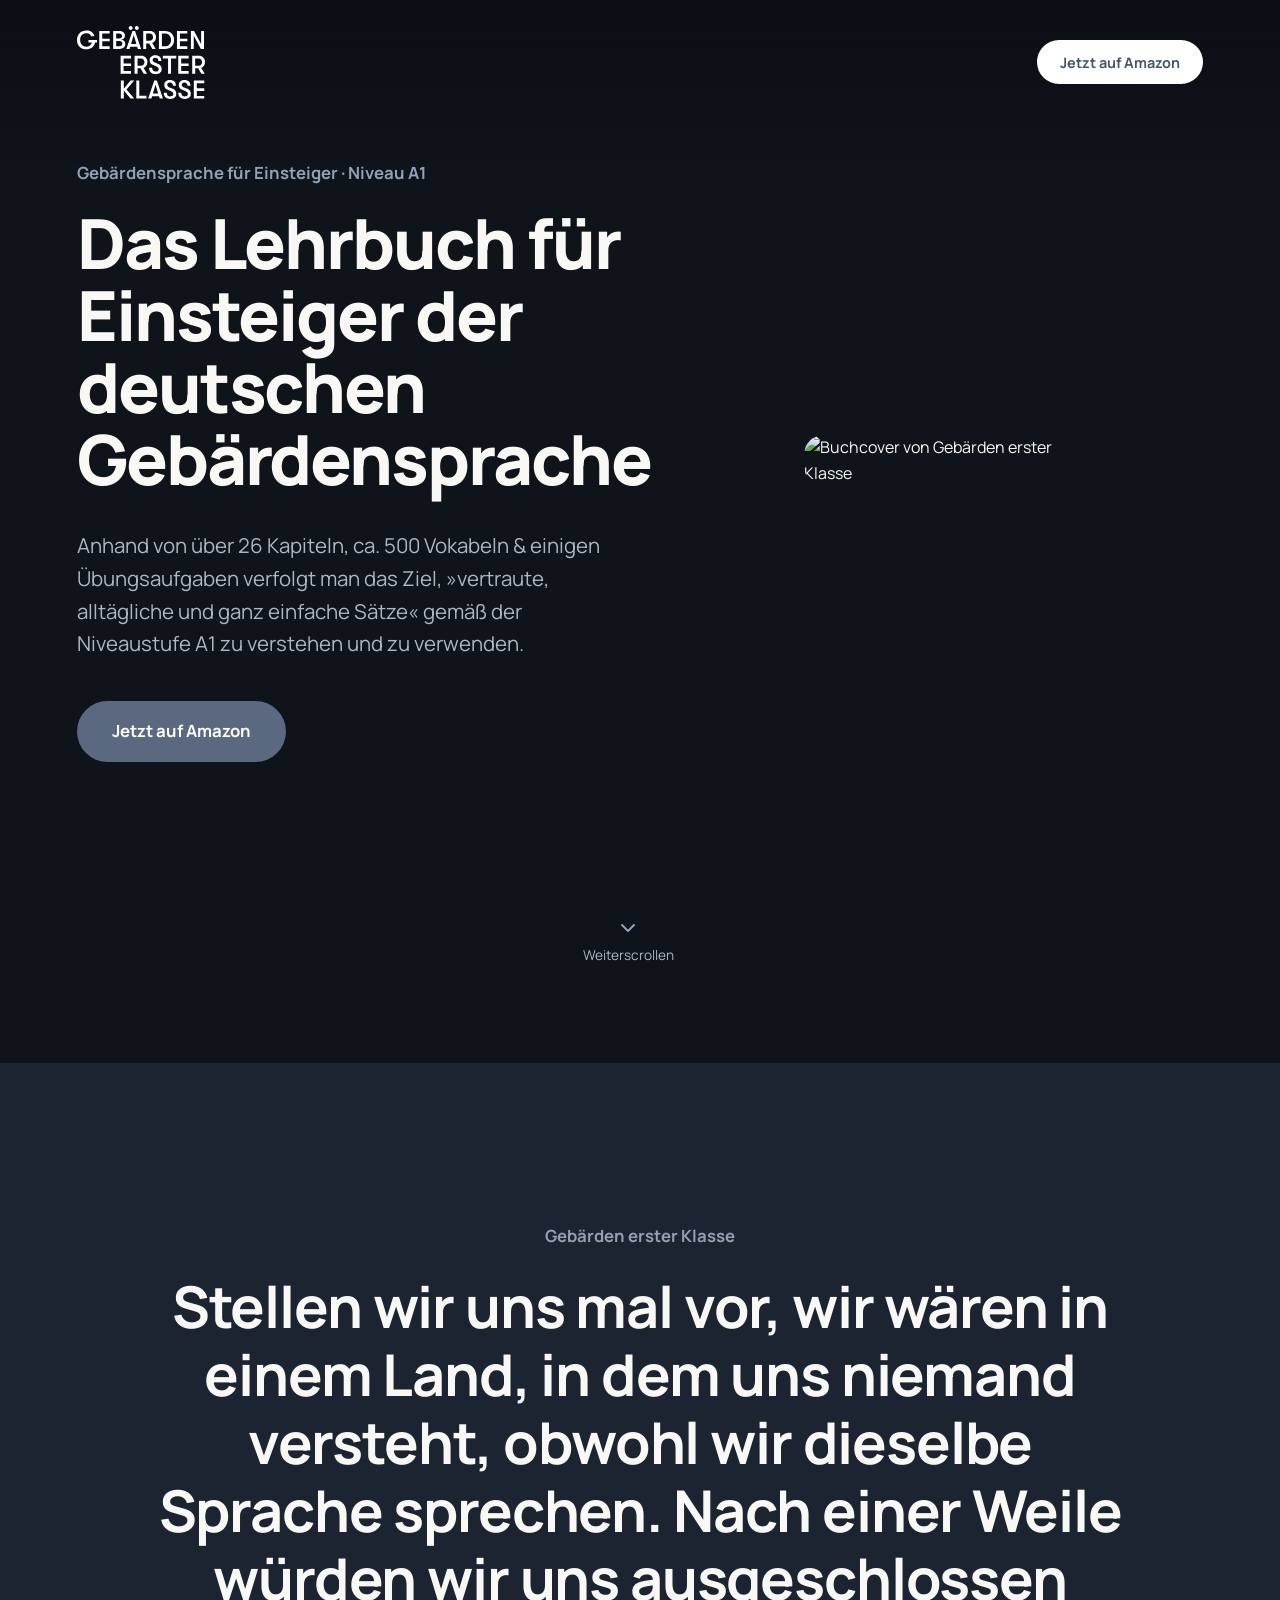
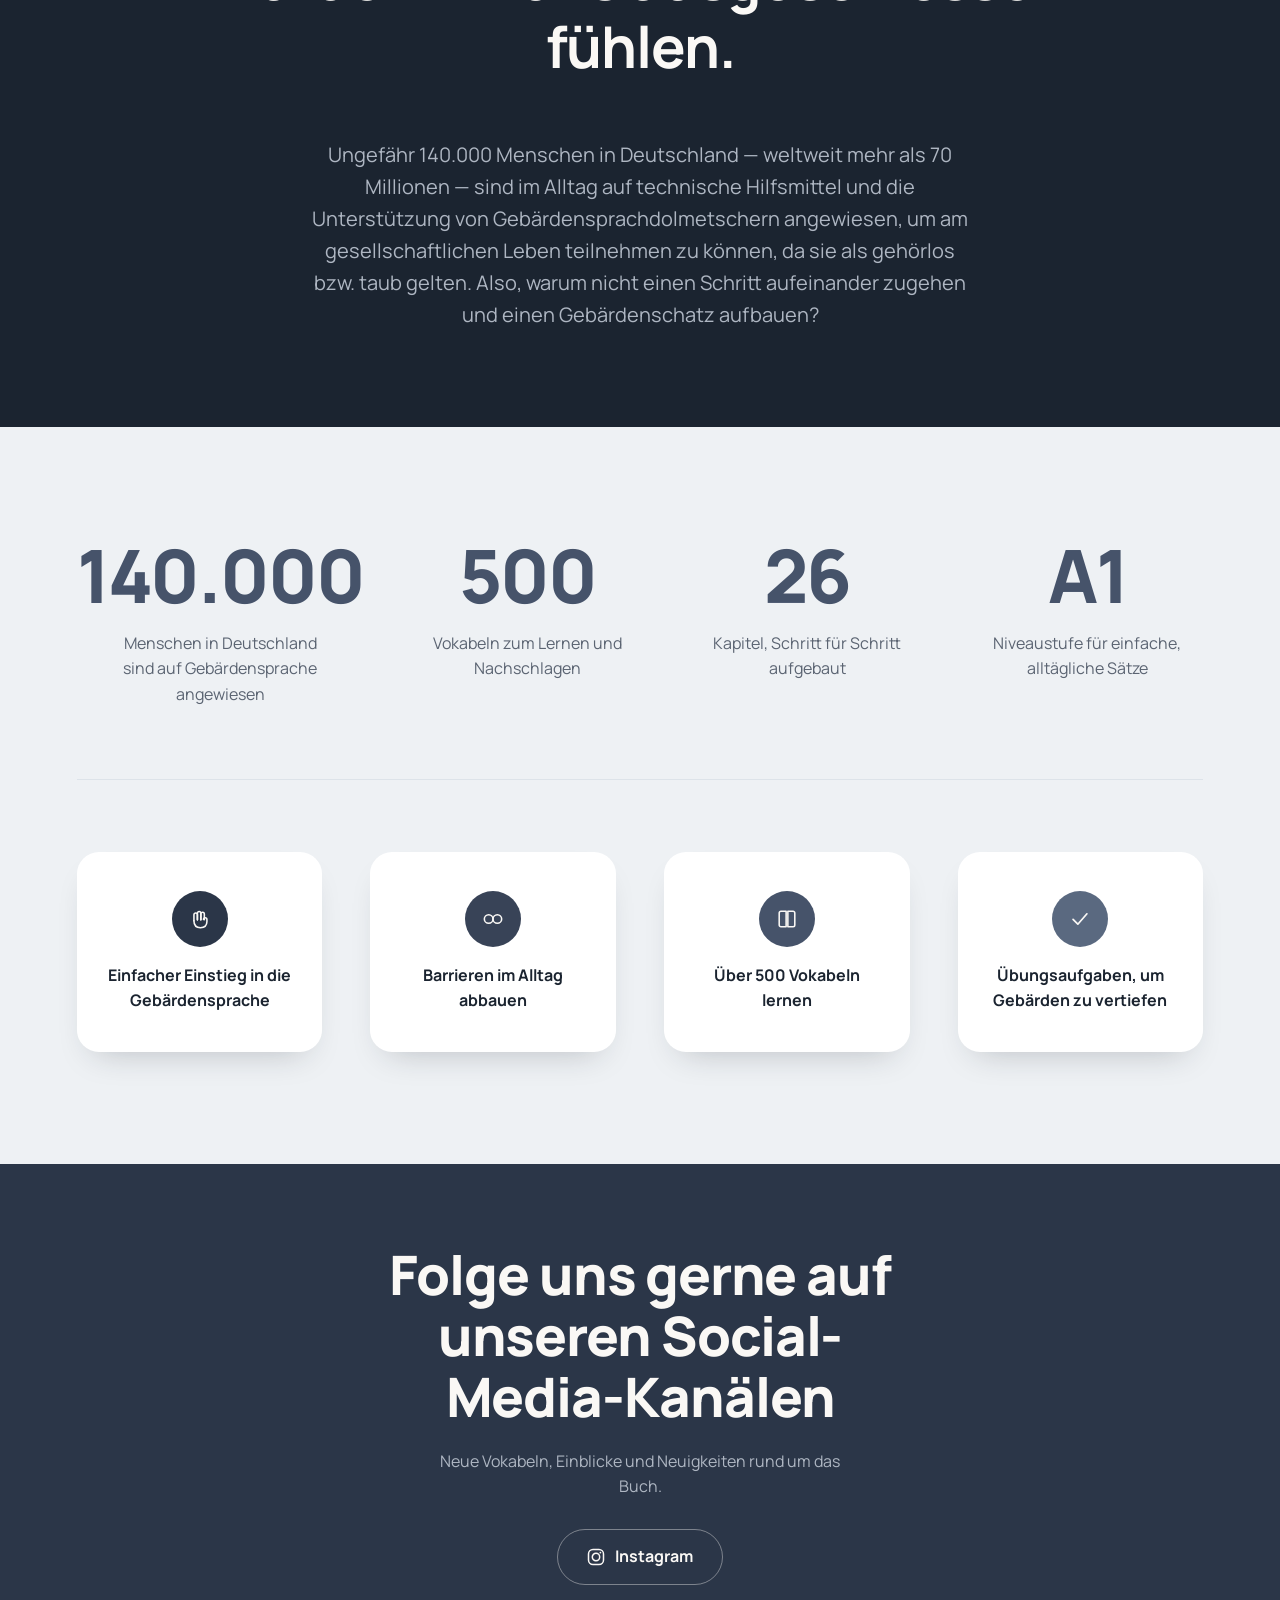
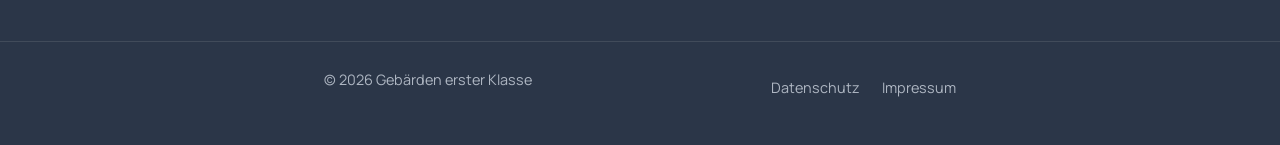
==== index.html @ 9dff278e "Hello World" ====
<!DOCTYPE html>
<html lang="de">
<head>
  <meta charset="UTF-8">
  <meta name="viewport" content="width=device-width, initial-scale=1">
  <title>Gebärden erster Klasse | Gebärdensprache</title>
  <meta name="description" content="Das Lehrbuch für Einsteiger der deutschen Gebärdensprache. Anhand von über 26 Kapiteln, ca. 500 Vokabeln & einigen Übungsaufgaben verfolgt man das Ziel, »vertraute, alltägliche und ganz einfache Sätze« gemäß der Niveaustufe A1 zu verstehen und zu verwenden.">
  <link rel="stylesheet" href="css/style-apple.css">
</head>
<body>

  <header class="site-header">
    <nav class="nav">
      <a href="index.html" class="nav__brand">
        <img src="assets/logo.svg" alt="Gebärden erster Klasse">
      </a>
      <a class="btn btn--white" href="https://www.amazon.de/" target="_blank" rel="noopener">Jetzt auf Amazon</a>
    </nav>
  </header>

  <main>

    <!-- Bühne 1: Hero — schwarz, Buch schwebt groß neben dem Text -->
    <section class="stage stage--hero">
      <div class="stage__grid">
        <div class="stage__copy">
          <p class="stage__eyebrow">Gebärdensprache für Einsteiger · Niveau A1</p>
          <h1>Das Lehrbuch für Einsteiger der deutschen Gebärdensprache</h1>
          <p class="stage__lede">Anhand von über 26 Kapiteln, ca. 500 Vokabeln &amp; einigen Übungsaufgaben verfolgt man das Ziel, »vertraute, alltägliche und ganz einfache Sätze« gemäß der Niveaustufe A1 zu verstehen und zu verwenden.</p>
          <div class="hero__actions">
            <a class="btn" href="https://www.amazon.de/" target="_blank" rel="noopener">Jetzt auf Amazon</a>
          </div>
        </div>
        <div class="stage__cover-wrap">
          <div class="stage__cover-float">
            <img class="stage__cover"
                 src="https://static.wixstatic.com/media/26927f_7f8debdbc5b74f32bbdfc39ee559f986~mv2.png/v1/fill/w_442,h_419,al_c,q_85,usm_0.66_1.00_0.01,enc_avif,quality_auto/Cover.png"
                 alt="Buchcover von Gebärden erster Klasse">
          </div>
        </div>
        <div class="stage__hint">
          <svg width="20" height="20" viewBox="0 0 20 20" fill="none" aria-hidden="true">
            <path d="M4 7l6 6 6-6" stroke="currentColor" stroke-width="2" stroke-linecap="round" stroke-linejoin="round"/>
          </svg>
          Weiterscrollen
        </div>
      </div>
    </section>

    <!-- Bühne 2: Zitat -->
    <section class="stage stage--dark" id="ueber-uns">
      <div class="quote-scene">
        <p class="quote-scene__kicker">Gebärden erster Klasse</p>
        <blockquote>
          <p>Stellen wir uns mal vor, wir wären in einem Land, in dem uns niemand versteht, obwohl wir dieselbe Sprache sprechen. Nach einer Weile würden wir uns ausgeschlossen fühlen.</p>
        </blockquote>
        <p class="quote-scene__body">Ungefähr 140.000 Menschen in Deutschland — weltweit mehr als 70 Millionen — sind im Alltag auf technische Hilfsmittel und die Unterstützung von Gebärdensprachdolmetschern angewiesen, um am gesellschaftlichen Leben teilnehmen zu können, da sie als gehörlos bzw. taub gelten. Also, warum nicht einen Schritt aufeinander zugehen und einen Gebärdenschatz aufbauen?</p>
      </div>
    </section>

    <!-- Bühne 3: Zahlen und Merkmale in einer gemeinsamen Fläche -->
    <section class="stage stage--stats">
      <div class="stats-block">

        <div class="stats">
          <div class="stat">
            <p class="stat__value">140.000</p>
            <p class="stat__label">Menschen in Deutschland sind auf Gebärdensprache angewiesen</p>
          </div>
          <div class="stat">
            <p class="stat__value">500</p>
            <p class="stat__label">Vokabeln zum Lernen und Nachschlagen</p>
          </div>
          <div class="stat">
            <p class="stat__value">26</p>
            <p class="stat__label">Kapitel, Schritt für Schritt aufgebaut</p>
          </div>
          <div class="stat">
            <p class="stat__value">A1</p>
            <p class="stat__label">Niveaustufe für einfache, alltägliche Sätze</p>
          </div>
        </div>

        <hr class="stats-divider">

        <div class="features-grid">
          <div class="feature">
            <div class="feature__icon-badge">
              <svg viewBox="0 0 30 30" fill="none" aria-hidden="true">
                <path d="M8 17V10a2 2 0 1 1 4 0v6" stroke="currentColor" stroke-width="1.8" stroke-linecap="round"/>
                <path d="M12 16V8.4a2 2 0 1 1 4 0V16" stroke="currentColor" stroke-width="1.8" stroke-linecap="round"/>
                <path d="M16 16V9.2a2 2 0 1 1 4 0v6.6" stroke="currentColor" stroke-width="1.8" stroke-linecap="round"/>
                <path d="M8 17c0 5 3 8 7.5 8S23 22.6 23 18v-2.4a2 2 0 1 0-4 0" stroke="currentColor" stroke-width="1.8" stroke-linecap="round" stroke-linejoin="round"/>
              </svg>
            </div>
            <p class="feature__title">Einfacher Einstieg in die Gebärdensprache</p>
          </div>

          <div class="feature">
            <div class="feature__icon-badge">
              <svg viewBox="0 0 30 30" fill="none" aria-hidden="true">
                <circle cx="10" cy="15" r="5" stroke="currentColor" stroke-width="1.8"/>
                <circle cx="20" cy="15" r="5" stroke="currentColor" stroke-width="1.8"/>
              </svg>
            </div>
            <p class="feature__title">Barrieren im Alltag abbauen</p>
          </div>

          <div class="feature">
            <div class="feature__icon-badge">
              <svg viewBox="0 0 30 30" fill="none" aria-hidden="true">
                <path d="M6 8a2 2 0 0 1 2-2h6v18H8a2 2 0 0 1-2-2V8Z" stroke="currentColor" stroke-width="1.8" stroke-linejoin="round"/>
                <path d="M24 8a2 2 0 0 0-2-2h-6v18h6a2 2 0 0 0 2-2V8Z" stroke="currentColor" stroke-width="1.8" stroke-linejoin="round"/>
              </svg>
            </div>
            <p class="feature__title">Über 500 Vokabeln lernen</p>
          </div>

          <div class="feature">
            <div class="feature__icon-badge">
              <svg viewBox="0 0 30 30" fill="none" aria-hidden="true">
                <path d="M7 15.5 12.5 21 23 9" stroke="currentColor" stroke-width="2" stroke-linecap="round" stroke-linejoin="round"/>
              </svg>
            </div>
            <p class="feature__title">Übungsaufgaben, um Gebärden zu vertiefen</p>
          </div>
        </div>

      </div>
    </section>

    <!-- Bühne 4: Social, schmal, geht direkt in den Footer über -->
    <section class="stage stage--outro">
      <div class="outro">
        <h2>Folge uns gerne auf unseren Social-Media-Kanälen</h2>
        <p>Neue Vokabeln, Einblicke und Neuigkeiten rund um das Buch.</p>
        <a class="social__link" href="https://www.instagram.com/gebaerdenersterklasse/" target="_blank" rel="noopener">
          <svg width="18" height="18" viewBox="0 0 18 18" fill="none" aria-hidden="true">
            <rect x="1.5" y="1.5" width="15" height="15" rx="4.5" stroke="currentColor" stroke-width="1.5"/>
            <circle cx="9" cy="9" r="3.7" stroke="currentColor" stroke-width="1.5"/>
            <circle cx="13.4" cy="4.6" r="0.9" fill="currentColor"/>
          </svg>
          Instagram
        </a>
      </div>
    </section>

  </main>

  <footer class="site-footer">
    <div class="container">
      <p>© 2026 Gebärden erster Klasse</p>
      <nav class="site-footer__legal" aria-label="Rechtliches">
        <a href="datenschutz.html">Datenschutz</a>
        <a href="impressum.html">Impressum</a>
      </nav>
    </div>
  </footer>

</body>
</html>
---- css/style-apple.css ----
/* ==========================================================================
   Gebärden erster Klasse — "Große Bühne"-Variante
   Gleiche CI-Farben wie das Original, aber als großformatige Show-Seite.
   ========================================================================== */

@import url('https://fonts.googleapis.com/css2?family=Manrope:wght@400;500;600;700;800&display=swap');

:root {
  /* Farben — 1:1 aus dem Original übernommen */
  --ink: #1b2430;
  --ink-soft: #2b3648;
  --paper: #faf8f5;
  --paper-alt: #f1ece3;
  --white: #ffffff;
  --accent: #5a6980;
  --accent-dark: #46536a;
  --accent-light: #93a1b5;
  --panel: #eef1f4;
  --panel-deep: #dde3e9;
  --text-muted: #5b6472;
  --text-muted-light: #aeb6c2;

  --font: 'Manrope', sans-serif;
  --edge: clamp(1.5rem, 6vw, 5rem);
  --radius: 22px;
}

*, *::before, *::after { box-sizing: border-box; }

html {
  scroll-behavior: smooth;
}

body {
  margin: 0;
  font-family: var(--font);
  color: var(--ink);
  background: var(--paper);
  line-height: 1.6;
  -webkit-font-smoothing: antialiased;
  overflow-x: hidden;
}

img { max-width: 100%; display: block; }
a { color: inherit; text-decoration: none; }

p { margin: 0 0 1.1em; }

:focus-visible {
  outline: 3px solid var(--accent);
  outline-offset: 3px;
}

.container {
  max-width: 1400px;
  margin: 0 auto;
  padding: 0 var(--edge);
  width: 100%;
}

/* --------------------------------------------------------------------
   Button
   -------------------------------------------------------------------- */
.btn {
  display: inline-flex;
  align-items: center;
  gap: 0.5em;
  font-weight: 700;
  font-size: 1.05rem;
  padding: 1em 2.1em;
  border-radius: 999px;
  background: var(--accent);
  color: var(--white);
  border: none;
  cursor: pointer;
  transition: transform 0.25s cubic-bezier(.2,.8,.2,1), box-shadow 0.25s ease, background 0.2s ease;
}

.btn:hover, .btn:focus-visible {
  background: var(--accent-dark);
  transform: translateY(-3px) scale(1.02);
  box-shadow: 0 16px 30px rgba(0, 0, 0, 0.35);
}

.btn--white {
  background: var(--white);
  color: var(--accent-dark);
}

.btn--white:hover, .btn--white:focus-visible {
  background: var(--paper);
  box-shadow: 0 12px 24px rgba(0, 0, 0, 0.25);
}

/* --------------------------------------------------------------------
   Nav — schwebt transparent über dem (dunklen) Hero
   -------------------------------------------------------------------- */
.site-header {
  position: fixed;
  inset: 0 0 auto 0;
  z-index: 100;
  padding: 1.6rem 0 4rem;
  background: linear-gradient(to bottom, rgba(10,13,18,0.65) 0%, rgba(10,13,18,0.32) 55%, rgba(10,13,18,0) 100%);
  pointer-events: none;
}

.nav {
  display: flex;
  align-items: center;
  justify-content: space-between;
  max-width: 1400px;
  margin: 0 auto;
  padding: 0 var(--edge);
  pointer-events: auto;
}

.nav__brand img {
  width: clamp(96px, 10vw, 136px);
  filter: brightness(0) invert(1);
}

.nav .btn--white {
  font-size: 0.9rem;
  padding: 0.75em 1.6em;
}

/* --------------------------------------------------------------------
   Generic full-bleed stage
   -------------------------------------------------------------------- */
.stage {
  min-height: 100svh;
  display: grid;
  align-content: center;
  justify-items: center;
  text-align: center;
  padding: clamp(7rem, 14vw, 10rem) var(--edge) clamp(4rem, 8vw, 6rem);
}

/* --------------------------------------------------------------------
   Bühne 1 — Hero: schwarz, Text links, Buch schwebt groß rechts
   -------------------------------------------------------------------- */
.stage--hero {
  background: #0f131a;
  color: var(--paper);
  text-align: left;
}

.stage__grid {
  display: grid;
  grid-template-columns: 1.05fr 0.95fr;
  align-items: center;
  gap: clamp(2.5rem, 6vw, 5rem);
}

.stage__eyebrow {
  font-weight: 700;
  font-size: 1.05rem;
  color: var(--accent-light);
  margin: 0 0 1.2em;
}

.stage--hero h1 {
  font-size: clamp(2.6rem, 5.4vw, 5rem);
  font-weight: 800;
  letter-spacing: -0.03em;
  line-height: 1.04;
  max-width: 14ch;
  margin: 0 0 0.5em;
  color: var(--paper);
}

.stage__lede {
  font-size: clamp(1.05rem, 1.6vw, 1.3rem);
  color: var(--text-muted-light);
  max-width: 44ch;
  margin: 0 0 2em;
}

.stage__cover-wrap {
  display: grid;
  place-items: center;
  padding: 1rem 0;
}

.stage__cover-float {
  animation: float 6.5s ease-in-out infinite;
}

.stage__cover {
  width: min(600px, 96%);
  border-radius: 20px;
}

@keyframes float {
  0%, 100% { transform: translateY(0) rotate(-1.2deg); }
  50%      { transform: translateY(-24px) rotate(1.2deg); }
}

.stage__hint {
  margin-top: clamp(3rem, 7vw, 5rem);
  font-size: 0.85rem;
  color: var(--text-muted-light);
  display: flex;
  flex-direction: column;
  align-items: center;
  gap: 0.5em;
  grid-column: 1 / -1;
}

.stage__hint svg { color: var(--accent-light); animation: bob 2.2s ease-in-out infinite; }

@keyframes bob {
  0%, 100% { transform: translateY(0); }
  50% { transform: translateY(6px); }
}

/* One deliberate load-in moment on the hero only */
.stage--hero .stage__eyebrow,
.stage--hero h1,
.stage--hero .stage__lede,
.stage--hero .hero__actions,
.stage--hero .stage__cover-wrap {
  opacity: 0;
  animation: rise 0.9s cubic-bezier(.2,.7,.2,1) forwards;
}
.stage--hero .stage__eyebrow { animation-delay: .05s; }
.stage--hero h1 { animation-delay: .15s; }
.stage--hero .stage__lede { animation-delay: .3s; }
.stage--hero .hero__actions { animation-delay: .42s; }
.stage--hero .stage__cover-wrap { animation-delay: .38s; }

@keyframes rise {
  from { opacity: 0; transform: translateY(26px); }
  to { opacity: 1; transform: translateY(0); }
}

/* --------------------------------------------------------------------
   Bühne 2 — Das Zitat, dunkel und riesig
   -------------------------------------------------------------------- */
.stage--dark {
  background: var(--ink);
  color: var(--paper);
}

.quote-scene {
  max-width: 1000px;
}

.quote-scene__kicker {
  font-size: 1.05rem;
  font-weight: 700;
  color: var(--accent-light);
  margin-bottom: 1.4em;
}

.quote-scene blockquote {
  margin: 0 0 1em;
  font-size: clamp(1.9rem, 5vw, 3.6rem);
  font-weight: 700;
  letter-spacing: -0.02em;
  line-height: 1.18;
}

.quote-scene blockquote p { margin: 0; }

.quote-scene__body {
  color: var(--text-muted-light);
  font-size: clamp(1.05rem, 1.6vw, 1.25rem);
  max-width: 56ch;
  margin: 1.6em auto 0;
}

/* --------------------------------------------------------------------
   Bühne 3 — Zahlen & Merkmale, eine gemeinsame Fläche
   -------------------------------------------------------------------- */
.stage--stats {
  background: var(--panel);
  min-height: auto;
  padding-top: clamp(5rem, 10vw, 7rem);
  padding-bottom: clamp(5rem, 10vw, 7rem);
}

.stats-block {
  width: 100%;
  max-width: 1200px;
}

.stats,
.features-grid {
  display: grid;
  grid-template-columns: repeat(4, 1fr);
  gap: clamp(1.5rem, 4vw, 3rem);
  width: 100%;
}

.stat__value {
  font-size: clamp(2.6rem, 6vw, 4.6rem);
  font-weight: 800;
  letter-spacing: -0.03em;
  color: var(--accent-dark);
  line-height: 1;
  margin-bottom: 0.25em;
}

.stat__label {
  font-size: 1rem;
  color: var(--text-muted);
  max-width: 20ch;
  margin: 0 auto;
}

.stats-divider {
  border: none;
  border-top: 1px solid var(--panel-deep);
  margin: clamp(3rem, 6vw, 4.5rem) 0;
}

.feature {
  background: var(--white);
  border-radius: var(--radius);
  padding: clamp(1.8rem, 3vw, 2.4rem) 1.6rem;
  box-shadow: 0 16px 34px -18px rgba(27, 36, 48, 0.28);
}

.feature__icon-badge {
  width: 56px;
  height: 56px;
  border-radius: 999px;
  display: grid;
  place-items: center;
  margin: 0 auto 1em;
  color: var(--paper);
}

.feature:nth-child(1) .feature__icon-badge { background: var(--ink-soft); }
.feature:nth-child(2) .feature__icon-badge { background: #384357; }
.feature:nth-child(3) .feature__icon-badge { background: #46536a; }
.feature:nth-child(4) .feature__icon-badge { background: var(--accent); }

.feature__icon-badge svg { width: 26px; height: 26px; }

.feature__title {
  font-size: 1rem;
  font-weight: 700;
  color: var(--ink);
  max-width: 20ch;
  margin: 0 auto;
}

/* --------------------------------------------------------------------
   Bühne 4 — Social, schmal, geht direkt in den Footer über
   -------------------------------------------------------------------- */
.stage--outro {
  background: var(--ink-soft);
  color: var(--paper);
  min-height: auto;
  padding: clamp(3.5rem, 7vw, 5rem) var(--edge) clamp(2.5rem, 5vw, 3.5rem);
}

.outro {
  max-width: 560px;
}

.outro h2 {
  font-size: clamp(2rem, 4.5vw, 3.4rem);
  font-weight: 800;
  letter-spacing: -0.02em;
  line-height: 1.12;
  max-width: 16ch;
  margin: 0 auto 0.4em;
  color: var(--paper);
}

.outro p {
  color: var(--text-muted-light);
  max-width: 40ch;
  margin: 0 auto 1.8em;
}

.social__link {
  display: inline-flex;
  align-items: center;
  gap: 0.6em;
  font-weight: 700;
  padding: 0.9em 1.8em;
  border-radius: 999px;
  border: 1.5px solid rgba(250, 248, 245, 0.4);
  color: var(--paper);
  transition: background 0.2s ease, color 0.2s ease, transform 0.2s ease;
}

.social__link:hover, .social__link:focus-visible {
  background: var(--paper);
  color: var(--ink);
  transform: translateY(-2px);
}

/* --------------------------------------------------------------------
   Footer — direkt an die Social-Fläche angeschlossen
   -------------------------------------------------------------------- */
.site-footer {
  background: var(--ink-soft);
  color: var(--text-muted-light);
  padding: 0 0 2.4rem;
  font-size: 0.9rem;
  border-top: 1px solid rgba(250, 248, 245, 0.1);
}

.site-footer .container {
  display: flex;
  flex-wrap: nowrap;
  gap: 1rem 2rem;
  align-items: center;
  justify-content: space-between;
  max-width: 680px;
  padding: 1.6rem 1.5rem 0;
  margin: 0 auto;
  white-space: nowrap;
}

.site-footer__legal { display: flex; gap: 1.4rem; }

.site-footer a:hover, .site-footer a:focus-visible { color: var(--paper); }

/* --------------------------------------------------------------------
   Unterseiten (Impressum / Datenschutz) — gleicher Look wie die Startseite
   -------------------------------------------------------------------- */
.page-hero {
  background: #0f131a;
  color: var(--paper);
  padding: clamp(8.5rem, 16vw, 11.5rem) 0 clamp(3rem, 6vw, 4rem);
}

.back-link {
  display: inline-flex;
  align-items: center;
  gap: 0.4em;
  font-weight: 700;
  font-size: 0.9rem;
  margin-bottom: 1.5rem;
  color: var(--accent-light);
}

.page-hero h1 {
  font-size: clamp(2.2rem, 4.5vw, 3.4rem);
  font-weight: 800;
  letter-spacing: -0.02em;
  line-height: 1.1;
  color: var(--paper);
  margin: 0;
}

.legal {
  background: var(--paper);
  padding-top: clamp(3rem, 6vw, 4.5rem);
  padding-bottom: clamp(4rem, 8vw, 6rem);
}

.legal .container {
  max-width: 720px;
}

.legal h2 {
  font-size: 1.2rem;
  font-weight: 700;
  margin-top: 2em;
  color: var(--ink);
}

.legal p, .legal li {
  color: var(--text-muted);
}

.legal a {
  color: var(--accent-dark);
  text-decoration: underline;
  text-underline-offset: 2px;
}

/* --------------------------------------------------------------------
   Progressive enhancement: sanftes Einblenden beim Scrollen,
   nur wenn der Browser CSS-Scroll-Timelines unterstützt.
   -------------------------------------------------------------------- */
@supports (animation-timeline: view()) {
  .quote-scene,
  .stats-block,
  .outro {
    animation: reveal linear both;
    animation-timeline: view();
    animation-range: entry 0% cover 35%;
  }

  @keyframes reveal {
    from { opacity: 0; transform: translateY(30px); }
    to   { opacity: 1; transform: translateY(0); }
  }
}

/* --------------------------------------------------------------------
   Responsive
   -------------------------------------------------------------------- */
@media (max-width: 900px) {
  .stage__grid { grid-template-columns: 1fr; text-align: center; }
  .stage--hero { text-align: center; }
  .stage--hero h1, .stage__lede { margin-left: auto; margin-right: auto; }
  .stage__cover-wrap { order: -1; }
  .stats, .features-grid { grid-template-columns: repeat(2, 1fr); }
}

@media (max-width: 560px) {
  .stats, .features-grid { grid-template-columns: 1fr; }
  .site-footer .container { flex-direction: column; align-items: flex-start; white-space: normal; }
}

/* --------------------------------------------------------------------
   Reduced motion
   -------------------------------------------------------------------- */
@media (prefers-reduced-motion: reduce) {
  html { scroll-behavior: auto; }
  .stage--hero .stage__eyebrow,
  .stage--hero h1,
  .stage--hero .stage__lede,
  .stage--hero .hero__actions,
  .stage--hero .stage__cover-wrap,
  .stage__cover-float,
  .stage__hint svg {
    animation: none !important;
    opacity: 1 !important;
    transform: none !important;
  }
  @supports (animation-timeline: view()) {
    .quote-scene, .stats-block, .outro { animation: none !important; opacity: 1 !important; }
  }
}
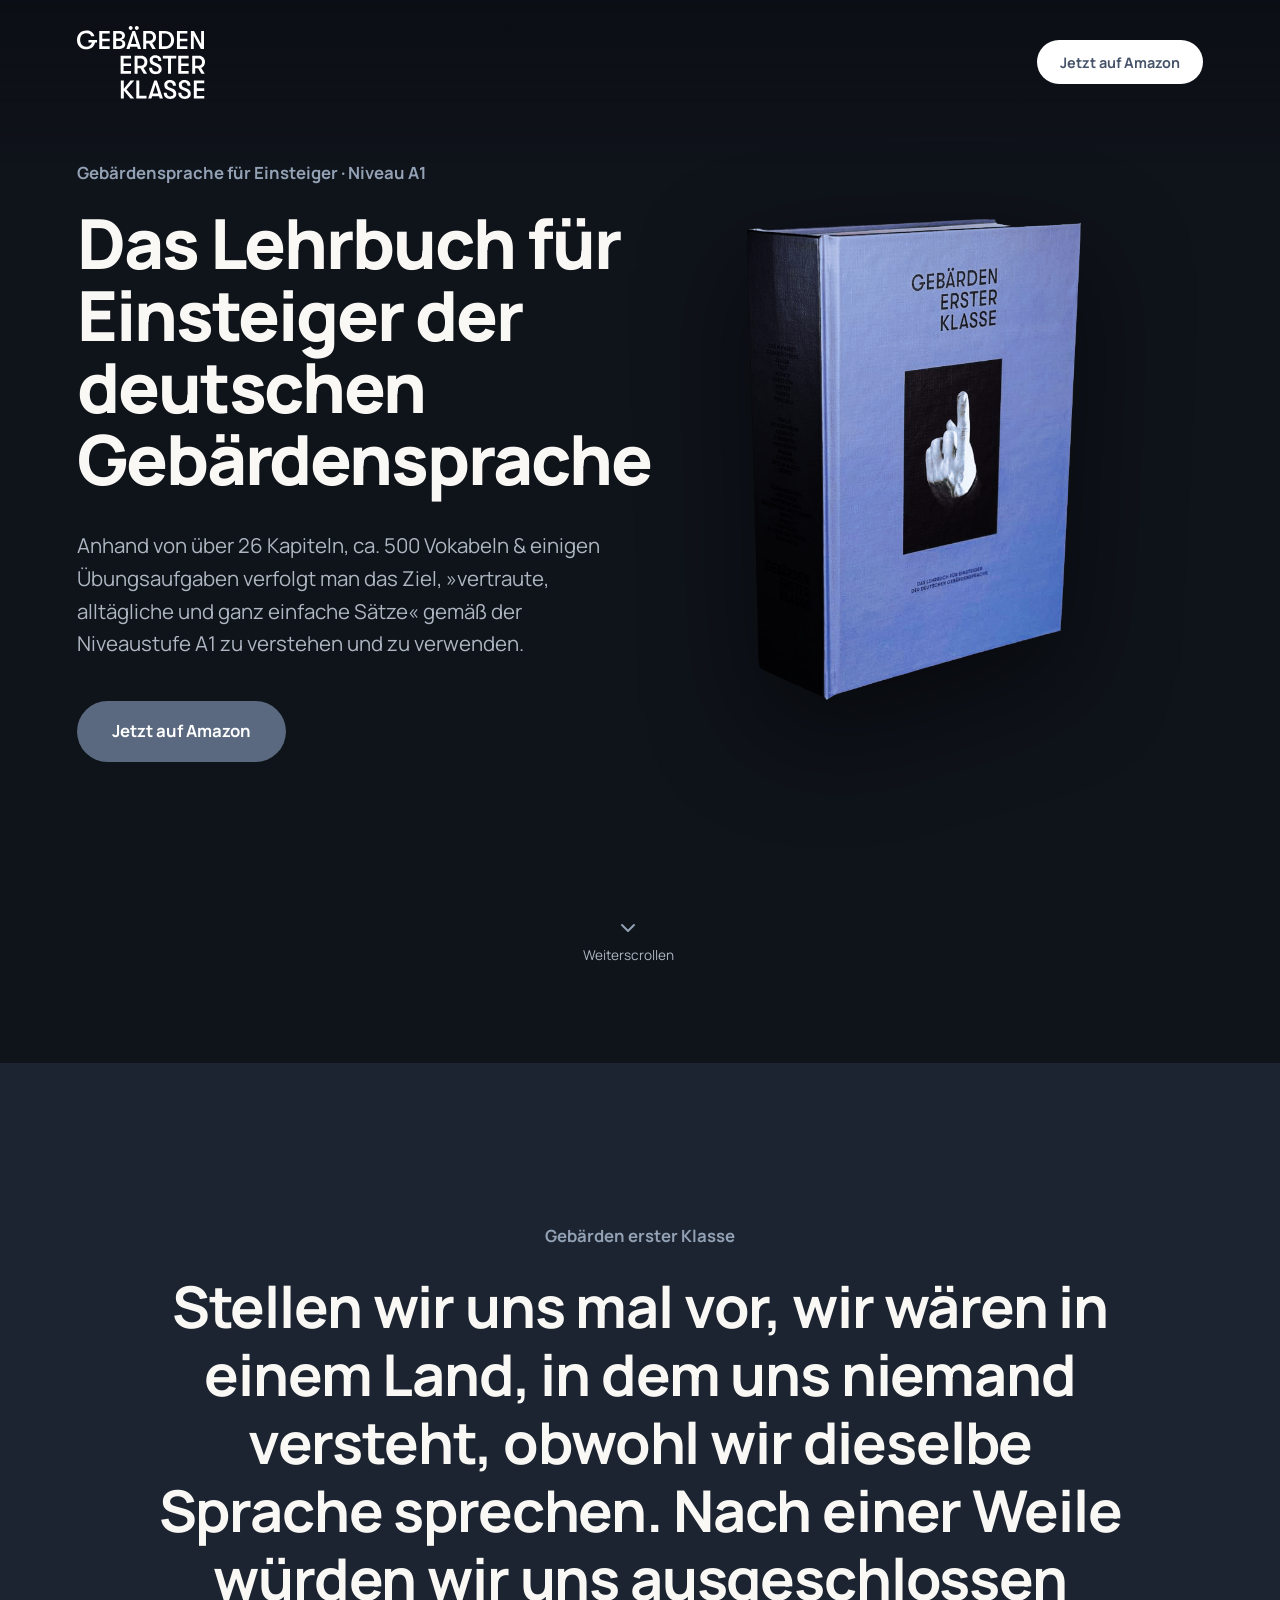
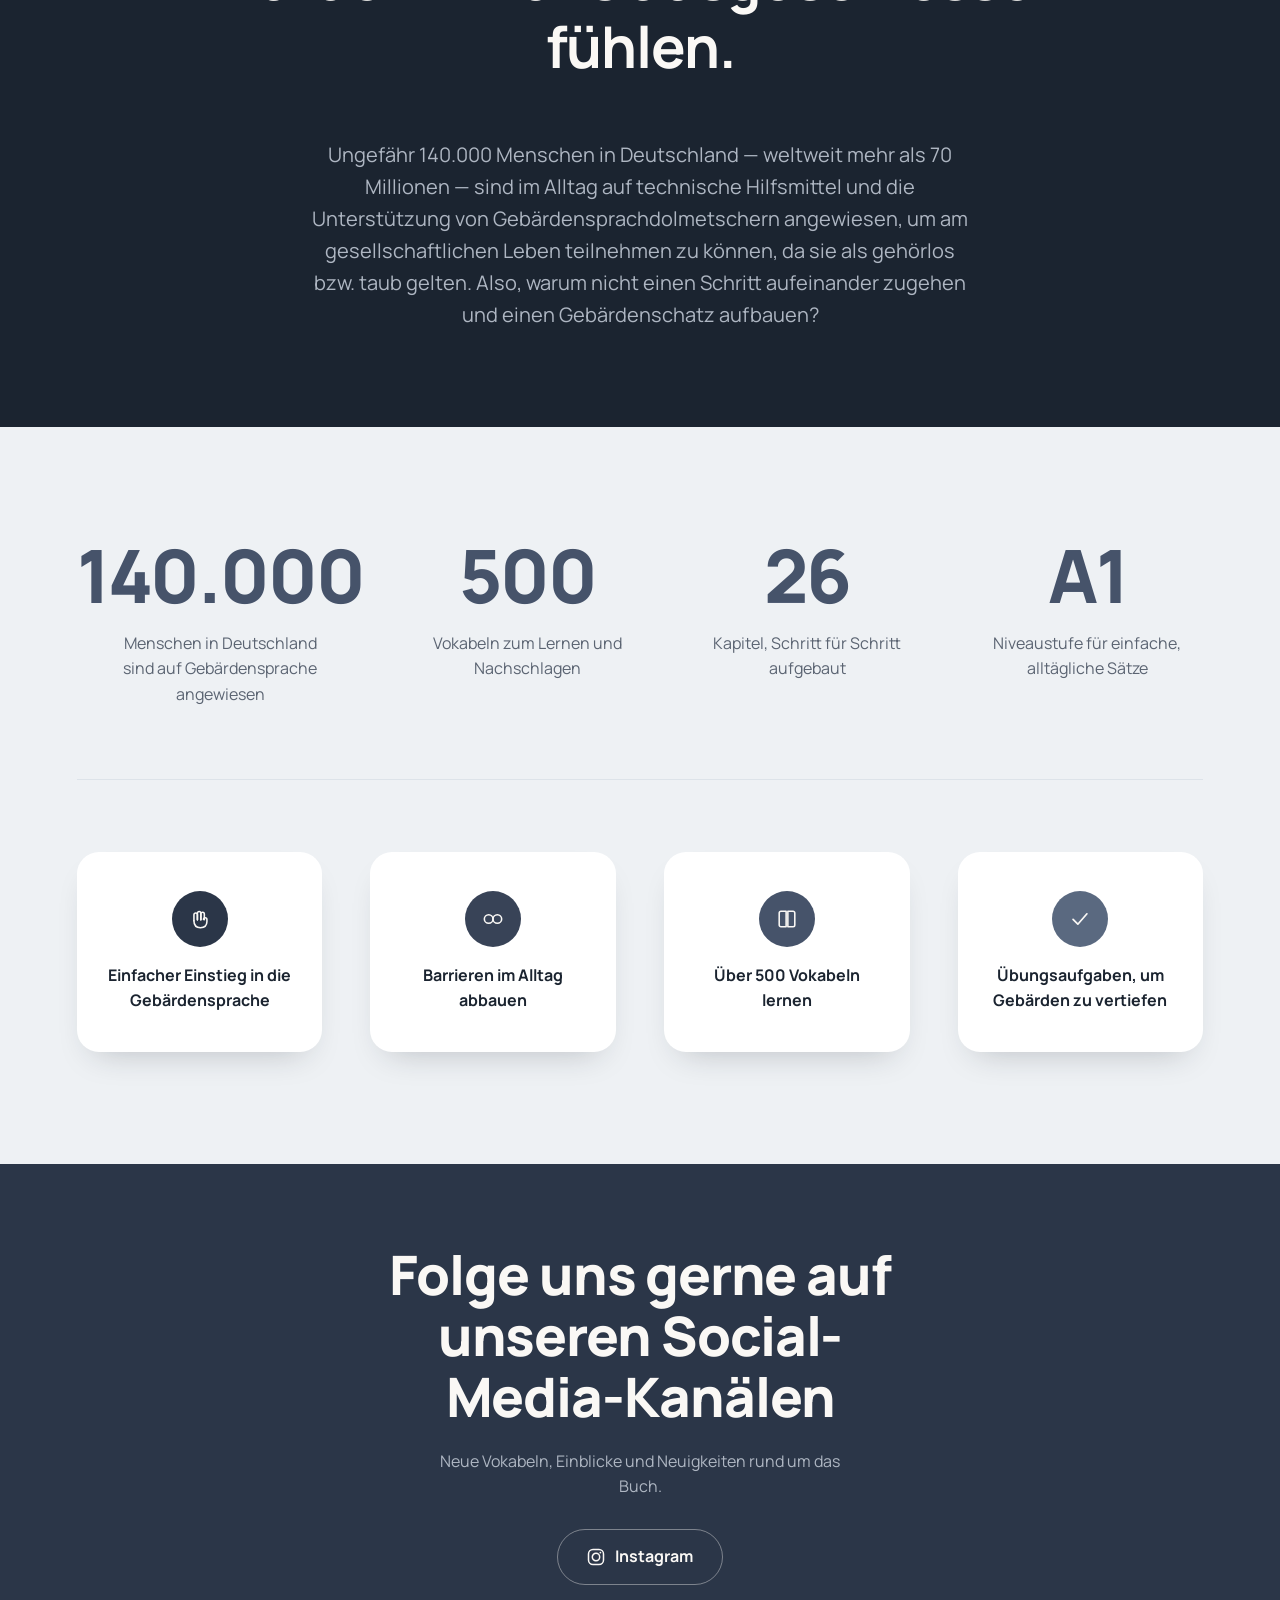
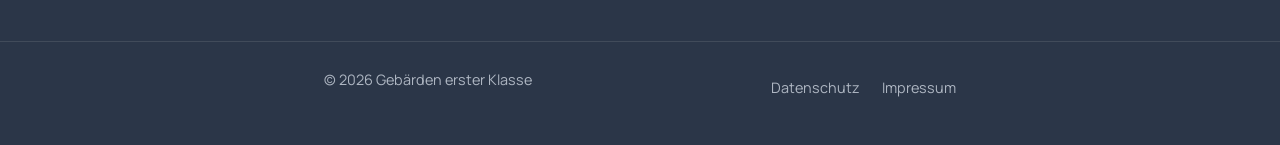
==== commit 20cb2474: "Upd" ====
--- a/index.html
+++ b/index.html
@@ -34,8 +34,8 @@
         <div class="stage__cover-wrap">
           <div class="stage__cover-float">
             <img class="stage__cover"
-                 src="https://static.wixstatic.com/media/26927f_7f8debdbc5b74f32bbdfc39ee559f986~mv2.png/v1/fill/w_442,h_419,al_c,q_85,usm_0.66_1.00_0.01,enc_avif,quality_auto/Cover.png"
-                 alt="Buchcover von Gebärden erster Klasse">
+                 src="assets/produktfoto.png"
+                 alt="Buchcover von Gebärden erster Klasse, freigestellt fotografiert">
           </div>
         </div>
         <div class="stage__hint">
--- a/css/style-apple.css
+++ b/css/style-apple.css
@@ -187,8 +187,8 @@
 }
 
 .stage__cover {
-  width: min(600px, 96%);
-  border-radius: 20px;
+  width: min(480px, 82%);
+  filter: drop-shadow(0 40px 50px rgba(0, 0, 0, 0.5));
 }
 
 @keyframes float {
@@ -478,21 +478,45 @@
 }
 
 /* --------------------------------------------------------------------
-   Progressive enhancement: sanftes Einblenden beim Scrollen,
-   nur wenn der Browser CSS-Scroll-Timelines unterstützt.
+   Progressive enhancement: Text-Elemente blenden sich beim Scrollen
+   einzeln (leicht versetzt) ein, sobald der Browser CSS view()-
+   Scroll-Timelines unterstützt. Ohne Unterstützung bleibt der Text
+   einfach normal sichtbar — nichts geht verloren.
    -------------------------------------------------------------------- */
 @supports (animation-timeline: view()) {
-  .quote-scene,
-  .stats-block,
-  .outro {
-    animation: reveal linear both;
+  .quote-scene__kicker,
+  .quote-scene blockquote,
+  .quote-scene__body,
+  .stat,
+  .feature,
+  .outro h2,
+  .outro p,
+  .outro .social__link {
+    opacity: 0;
+    transform: translateY(26px);
+    animation: reveal-up linear both;
     animation-timeline: view();
-    animation-range: entry 0% cover 35%;
+    animation-range: entry;
   }
 
-  @keyframes reveal {
-    from { opacity: 0; transform: translateY(30px); }
-    to   { opacity: 1; transform: translateY(0); }
+  .quote-scene blockquote { animation-range: entry 6% entry 90%; }
+  .quote-scene__body      { animation-range: entry 12% entry 100%; }
+
+  .stat:nth-child(1) { animation-range: entry 0% entry 85%; }
+  .stat:nth-child(2) { animation-range: entry 4% entry 90%; }
+  .stat:nth-child(3) { animation-range: entry 8% entry 95%; }
+  .stat:nth-child(4) { animation-range: entry 12% entry 100%; }
+
+  .feature:nth-child(1) { animation-range: entry 0% entry 85%; }
+  .feature:nth-child(2) { animation-range: entry 4% entry 90%; }
+  .feature:nth-child(3) { animation-range: entry 8% entry 95%; }
+  .feature:nth-child(4) { animation-range: entry 12% entry 100%; }
+
+  .outro p             { animation-range: entry 6% entry 95%; }
+  .outro .social__link { animation-range: entry 12% entry 100%; }
+
+  @keyframes reveal-up {
+    to { opacity: 1; transform: translateY(0); }
   }
 }
 
@@ -504,10 +528,12 @@
   .stage--hero { text-align: center; }
   .stage--hero h1, .stage__lede { margin-left: auto; margin-right: auto; }
   .stage__cover-wrap { order: -1; }
+  .stage__cover { width: min(320px, 62%); }
   .stats, .features-grid { grid-template-columns: repeat(2, 1fr); }
 }
 
 @media (max-width: 560px) {
+  .stage__cover { width: min(240px, 55%); }
   .stats, .features-grid { grid-template-columns: 1fr; }
   .site-footer .container { flex-direction: column; align-items: flex-start; white-space: normal; }
 }
@@ -529,6 +555,11 @@
     transform: none !important;
   }
   @supports (animation-timeline: view()) {
-    .quote-scene, .stats-block, .outro { animation: none !important; opacity: 1 !important; }
+    .quote-scene__kicker, .quote-scene blockquote, .quote-scene__body,
+    .stat, .feature, .outro h2, .outro p, .outro .social__link {
+      animation: none !important;
+      opacity: 1 !important;
+      transform: none !important;
+    }
   }
 }
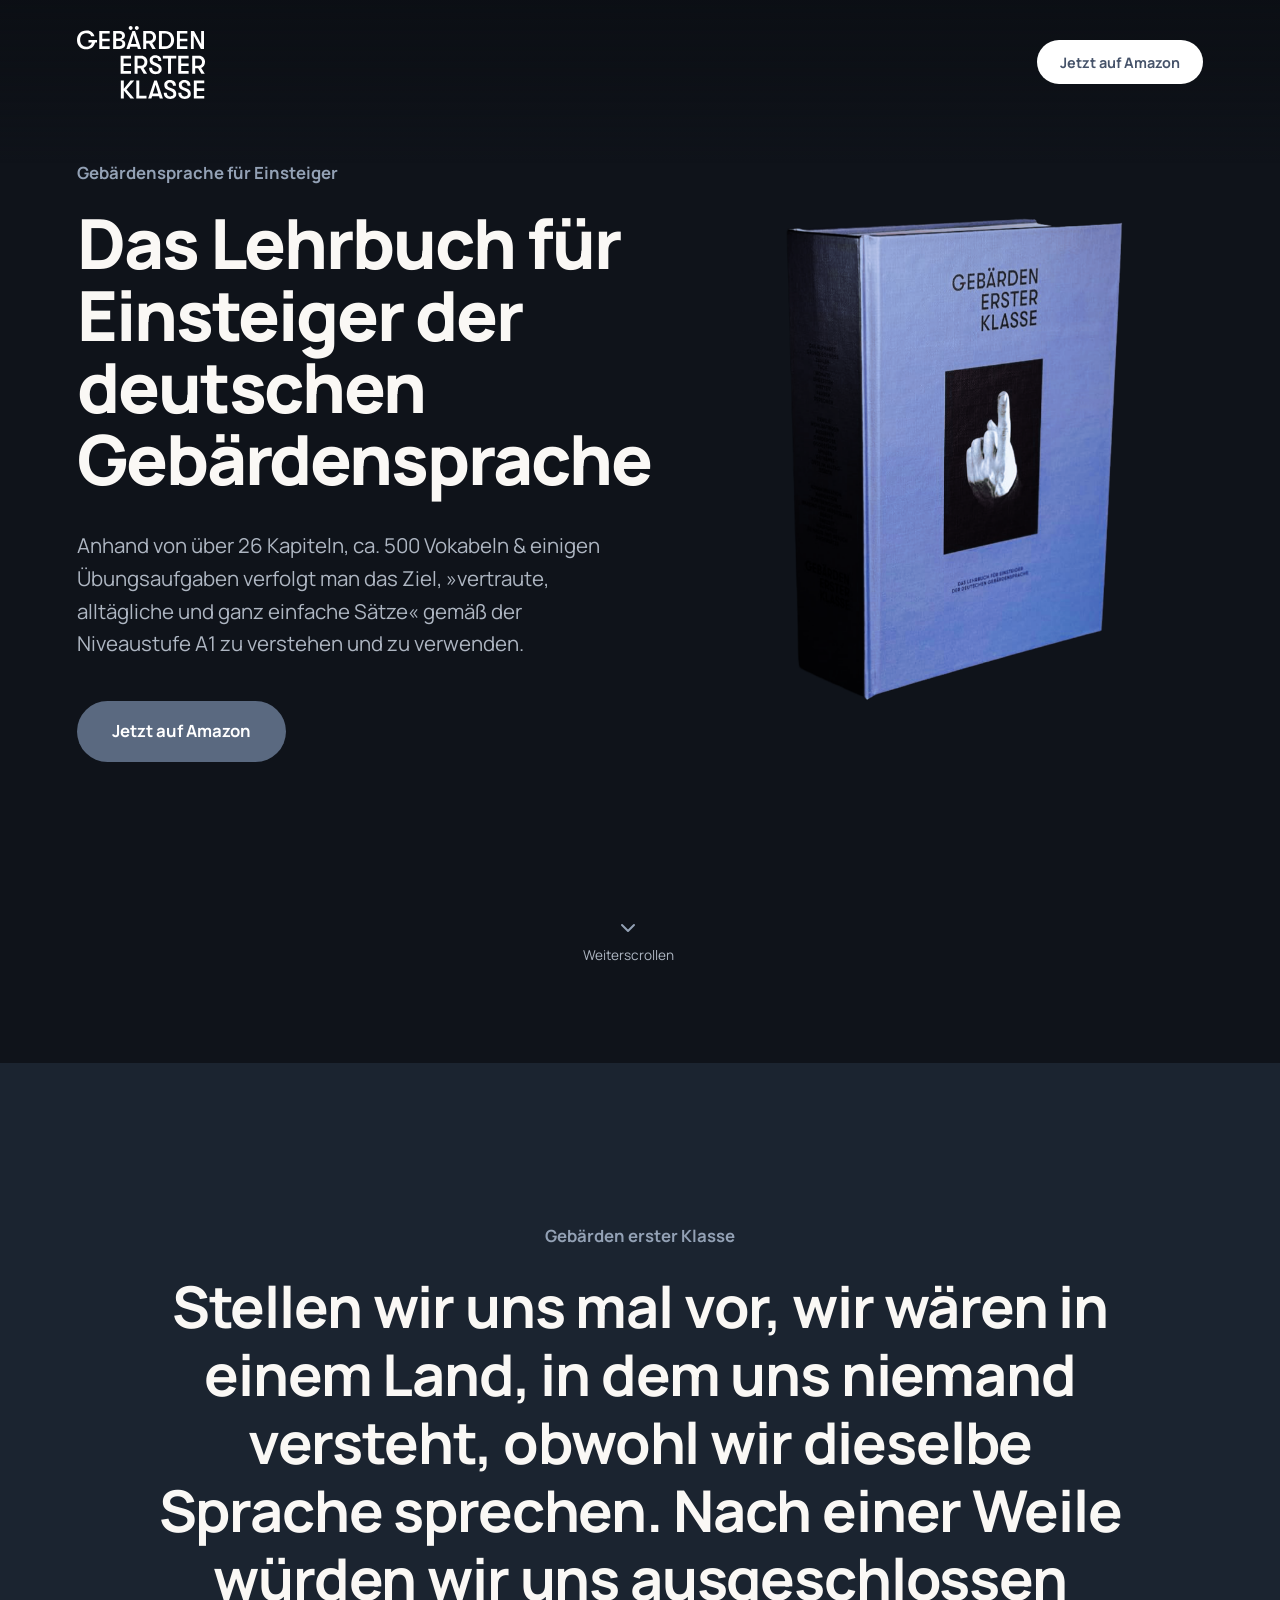
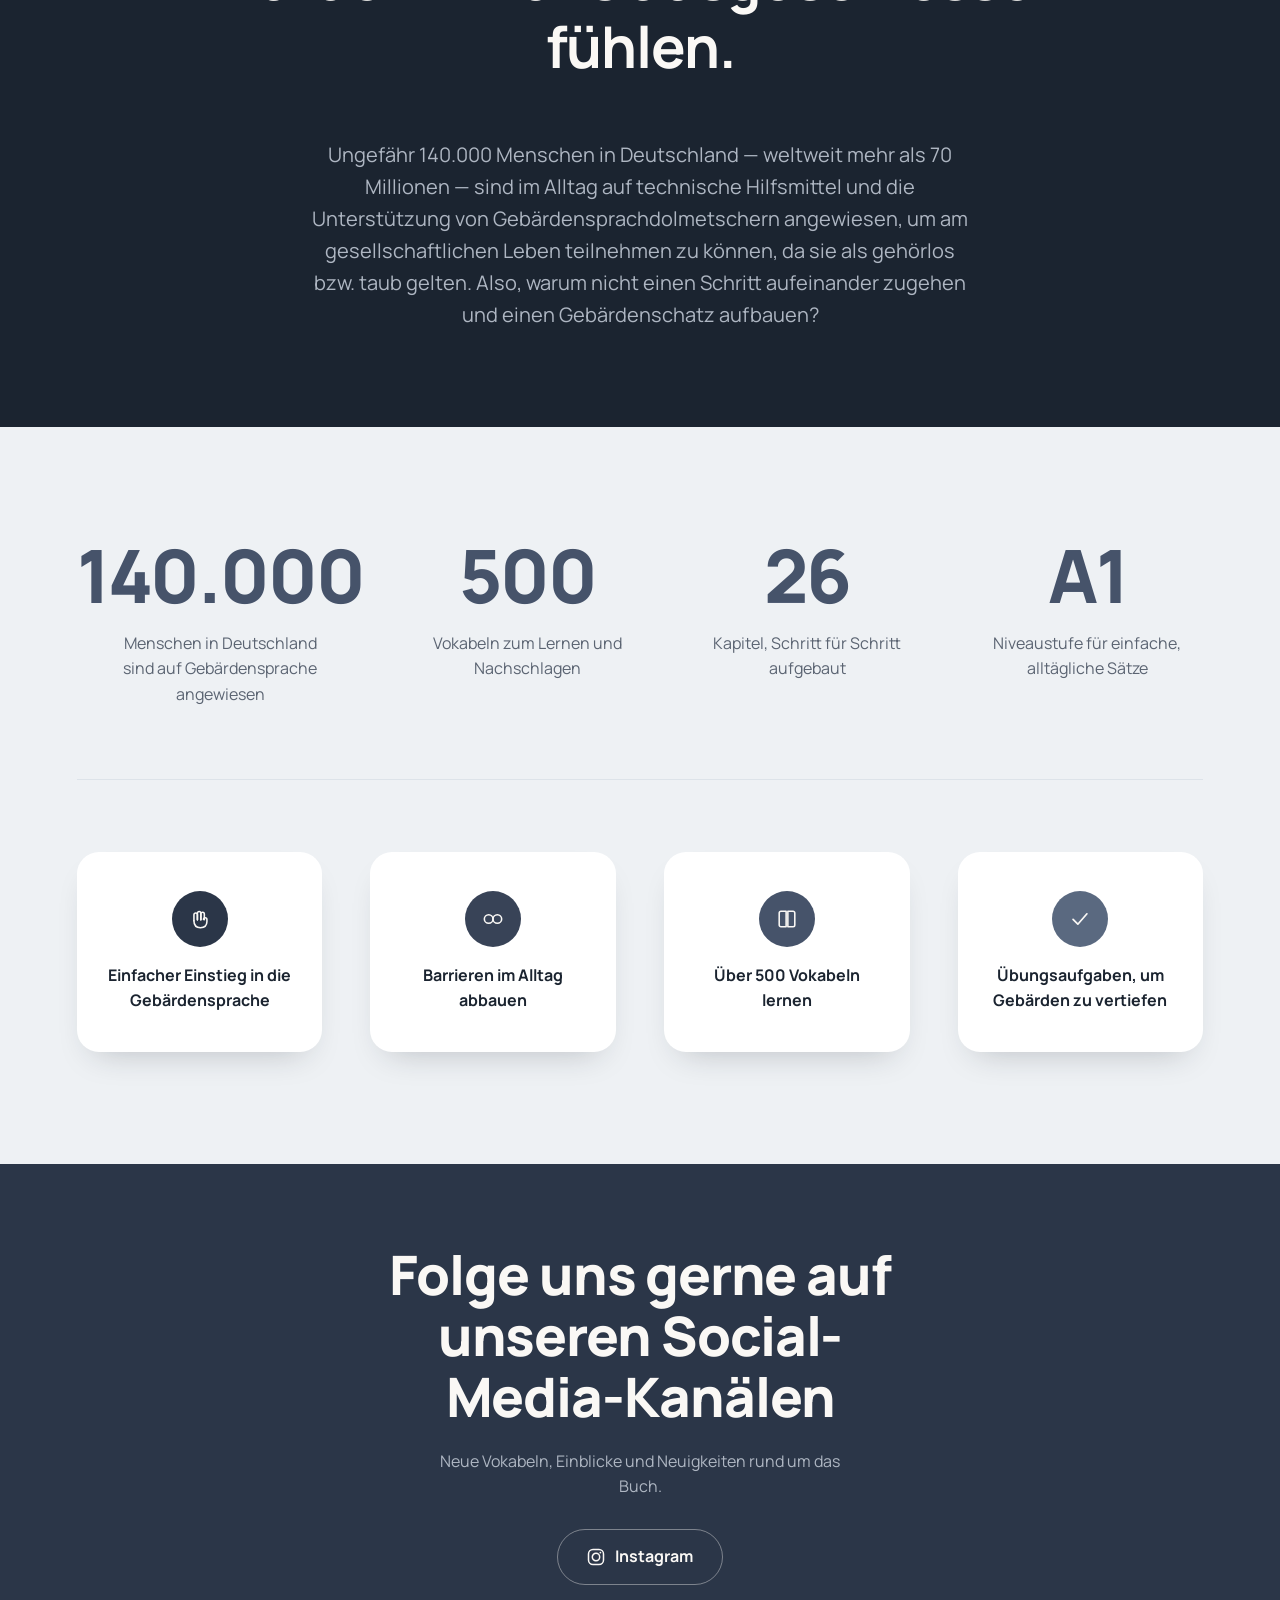
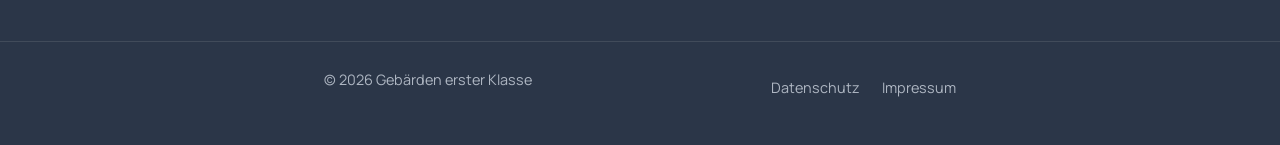
==== commit 7a78de29: "Small Changes" ====
--- a/index.html
+++ b/index.html
@@ -3,7 +3,7 @@
 <head>
   <meta charset="UTF-8">
   <meta name="viewport" content="width=device-width, initial-scale=1">
-  <title>Gebärden erster Klasse | Gebärdensprache</title>
+  <title>Gebärden erster Klasse | DGS für Einsteiger</title>
   <meta name="description" content="Das Lehrbuch für Einsteiger der deutschen Gebärdensprache. Anhand von über 26 Kapiteln, ca. 500 Vokabeln & einigen Übungsaufgaben verfolgt man das Ziel, »vertraute, alltägliche und ganz einfache Sätze« gemäß der Niveaustufe A1 zu verstehen und zu verwenden.">
   <link rel="stylesheet" href="css/style-apple.css">
 </head>
@@ -14,21 +14,20 @@
       <a href="index.html" class="nav__brand">
         <img src="assets/logo.svg" alt="Gebärden erster Klasse">
       </a>
-      <a class="btn btn--white" href="https://www.amazon.de/" target="_blank" rel="noopener">Jetzt auf Amazon</a>
+      <a class="btn btn--white" href="https://amzn.eu/d/05uVJbgp" target="_blank" rel="noopener">Jetzt auf Amazon</a>
     </nav>
   </header>
 
   <main>
 
-    <!-- Bühne 1: Hero — schwarz, Buch schwebt groß neben dem Text -->
     <section class="stage stage--hero">
       <div class="stage__grid">
         <div class="stage__copy">
-          <p class="stage__eyebrow">Gebärdensprache für Einsteiger · Niveau A1</p>
+          <p class="stage__eyebrow">Gebärdensprache für Einsteiger</p>
           <h1>Das Lehrbuch für Einsteiger der deutschen Gebärdensprache</h1>
           <p class="stage__lede">Anhand von über 26 Kapiteln, ca. 500 Vokabeln &amp; einigen Übungsaufgaben verfolgt man das Ziel, »vertraute, alltägliche und ganz einfache Sätze« gemäß der Niveaustufe A1 zu verstehen und zu verwenden.</p>
           <div class="hero__actions">
-            <a class="btn" href="https://www.amazon.de/" target="_blank" rel="noopener">Jetzt auf Amazon</a>
+            <a class="btn" href="https://amzn.eu/d/05uVJbgp" target="_blank" rel="noopener">Jetzt auf Amazon</a>
           </div>
         </div>
         <div class="stage__cover-wrap">
@@ -47,7 +46,6 @@
       </div>
     </section>
 
-    <!-- Bühne 2: Zitat -->
     <section class="stage stage--dark" id="ueber-uns">
       <div class="quote-scene">
         <p class="quote-scene__kicker">Gebärden erster Klasse</p>
@@ -58,7 +56,6 @@
       </div>
     </section>
 
-    <!-- Bühne 3: Zahlen und Merkmale in einer gemeinsamen Fläche -->
     <section class="stage stage--stats">
       <div class="stats-block">
 
@@ -129,7 +126,6 @@
       </div>
     </section>
 
-    <!-- Bühne 4: Social, schmal, geht direkt in den Footer über -->
     <section class="stage stage--outro">
       <div class="outro">
         <h2>Folge uns gerne auf unseren Social-Media-Kanälen</h2>
--- a/css/style-apple.css
+++ b/css/style-apple.css
@@ -177,18 +177,21 @@
 }
 
 .stage__cover-wrap {
-  display: grid;
-  place-items: center;
+  display: flex;
+  justify-content: center;
+  align-items: center;
+  width: 100%;
   padding: 1rem 0;
 }
 
 .stage__cover-float {
   animation: float 6.5s ease-in-out infinite;
+  margin: 0 auto;
 }
 
 .stage__cover {
   width: min(480px, 82%);
-  filter: drop-shadow(0 40px 50px rgba(0, 0, 0, 0.5));
+  margin: 0 auto;
 }
 
 @keyframes float {
@@ -528,12 +531,12 @@
   .stage--hero { text-align: center; }
   .stage--hero h1, .stage__lede { margin-left: auto; margin-right: auto; }
   .stage__cover-wrap { order: -1; }
-  .stage__cover { width: min(320px, 62%); }
+  .stage__cover { width: min(320px, 62%); margin: 0 auto; }
   .stats, .features-grid { grid-template-columns: repeat(2, 1fr); }
 }
 
 @media (max-width: 560px) {
-  .stage__cover { width: min(240px, 55%); }
+  .stage__cover { width: min(240px, 55%); margin: 0 auto; }
   .stats, .features-grid { grid-template-columns: 1fr; }
   .site-footer .container { flex-direction: column; align-items: flex-start; white-space: normal; }
 }
